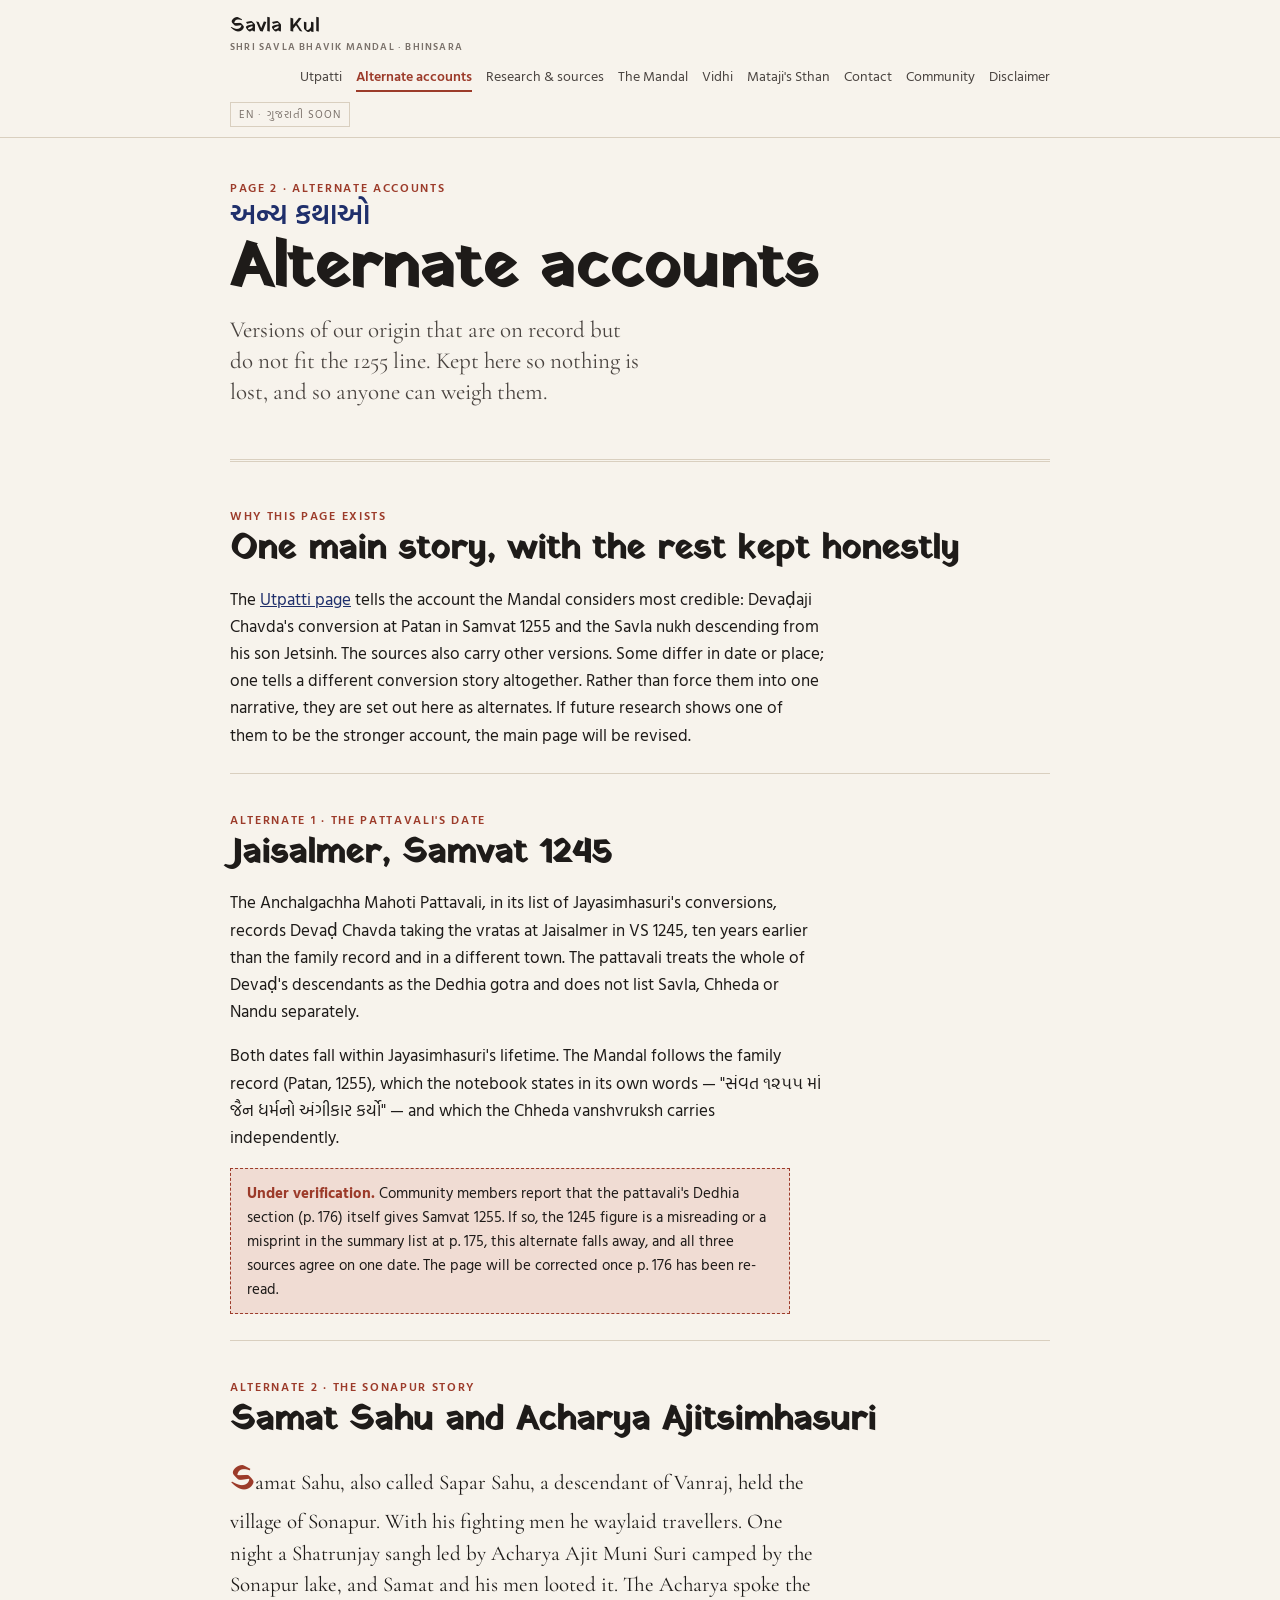
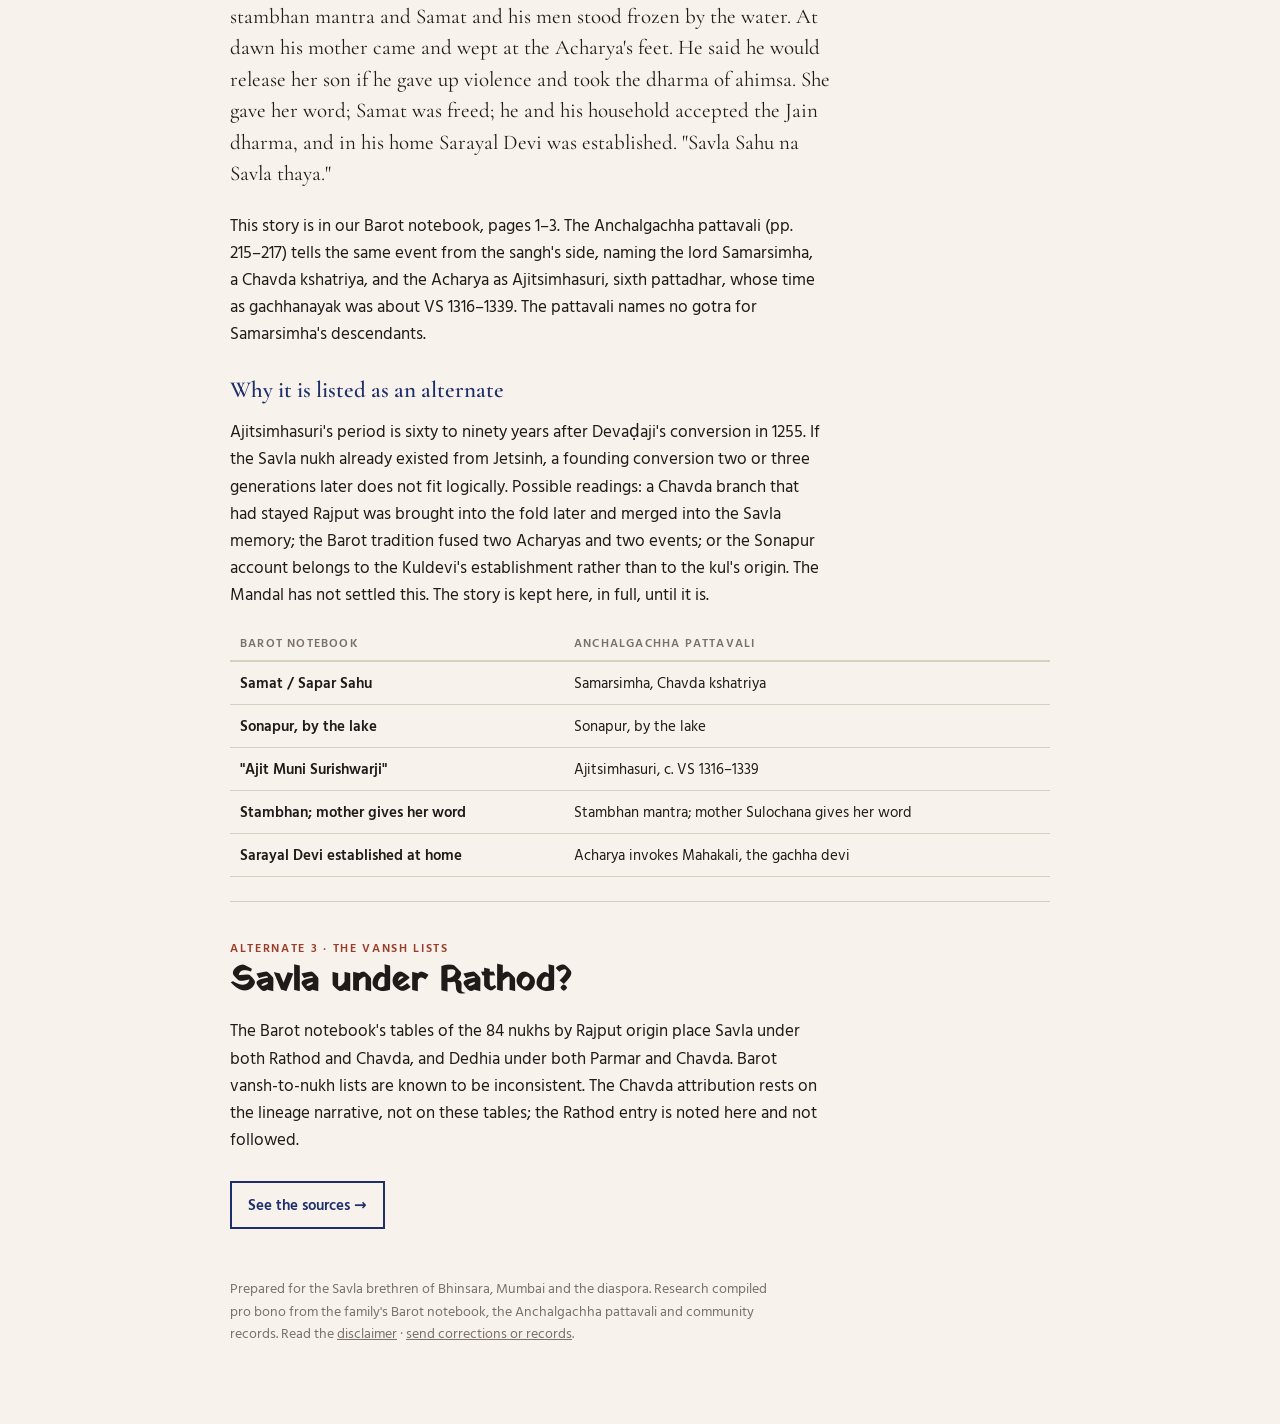
==== alternate.html @ e9333098 "First draft: nine-page Savla Kul site Co-Authored-By: Claude Fable 5.1 <noreply@anthropic.com> Claud" ====
<!doctype html>
<html lang="en">
<head>
<meta charset="utf-8">
<meta name="viewport" content="width=device-width, initial-scale=1, viewport-fit=cover">
<title>Alternate accounts — Savla Kul</title>
<link rel="stylesheet" href="https://fonts.googleapis.com/css2?family=Yatra+One&family=Hind+Vadodara:wght@400;500;600;700&family=Cormorant+Garamond:ital,wght@0,500;0,600;1,500&display=swap">
<link rel="stylesheet" href="style.css">
</head>
<body>
<nav class="nav"><div class="in"><a class="brand" href="index.html">Savla Kul<small>Shri Savla Bhavik Mandal · Bhinsara</small></a><ul><li><a href="index.html">Utpatti</a></li><li><a href="alternate.html" aria-current="page">Alternate accounts</a></li><li><a href="sources.html">Research & sources</a></li><li><a href="mandal.html">The Mandal</a></li><li><a href="vidhi.html">Vidhi</a></li><li><a href="sthan.html">Mataji's Sthan</a></li><li><a href="contact.html">Contact</a></li><li><a href="community.html">Community</a></li><li><a href="disclaimer.html">Disclaimer</a></li></ul><span class="lang" title="Gujarati version planned">EN · ગુજરાતી soon</span></div></nav>
<div class="wrap">

<header class="ph">
  <div class="eyebrow">Page 2 · Alternate accounts</div>
  <div class="gu">અન્ય કથાઓ</div>
  <h1>Alternate accounts</h1>
  <p class="lede">Versions of our origin that are on record but do not fit the 1255 line. Kept here so nothing is lost, and so anyone can weigh them.</p>
</header>

<section>
  <div class="eyebrow">Why this page exists</div>
  <h2>One main story, with the rest kept honestly</h2>
  <div class="prose">
    <p>The <a href="index.html">Utpatti page</a> tells the account the Mandal considers most credible: Devaḍaji Chavda's conversion at Patan in Samvat 1255 and the Savla nukh descending from his son Jetsinh. The sources also carry other versions. Some differ in date or place; one tells a different conversion story altogether. Rather than force them into one narrative, they are set out here as alternates. If future research shows one of them to be the stronger account, the main page will be revised.</p>
  </div>
</section>

<section>
  <div class="eyebrow">Alternate 1 · The pattavali's date</div>
  <h2>Jaisalmer, Samvat 1245</h2>
  <div class="prose">
    <p>The Anchalgachha Mahoti Pattavali, in its list of Jayasimhasuri's conversions, records Devaḍ Chavda taking the vratas at Jaisalmer in VS 1245, ten years earlier than the family record and in a different town. The pattavali treats the whole of Devaḍ's descendants as the Dedhia gotra and does not list Savla, Chheda or Nandu separately.</p>
    <p>Both dates fall within Jayasimhasuri's lifetime. The Mandal follows the family record (Patan, 1255), which the notebook states in its own words — "સંવત ૧૨૫૫ માં જૈન ધર્મનો અંગીકાર કર્યો" — and which the Chheda vanshvruksh carries independently.</p>
    <div class="todo"><b>Under verification.</b> Community members report that the pattavali's Dedhia section (p. 176) itself gives Samvat 1255. If so, the 1245 figure is a misreading or a misprint in the summary list at p. 175, this alternate falls away, and all three sources agree on one date. The page will be corrected once p. 176 has been re-read.</div>
  </div>
</section>

<section>
  <div class="eyebrow">Alternate 2 · The Sonapur story</div>
  <h2>Samat Sahu and Acharya Ajitsimhasuri</h2>
  <div class="story">
    <p>Samat Sahu, also called Sapar Sahu, a descendant of Vanraj, held the village of Sonapur. With his fighting men he waylaid travellers. One night a Shatrunjay sangh led by Acharya Ajit Muni Suri camped by the Sonapur lake, and Samat and his men looted it. The Acharya spoke the stambhan mantra and Samat and his men stood frozen by the water. At dawn his mother came and wept at the Acharya's feet. He said he would release her son if he gave up violence and took the dharma of ahimsa. She gave her word; Samat was freed; he and his household accepted the Jain dharma, and in his home Sarayal Devi was established. "Savla Sahu na Savla thaya."</p>
  </div>
  <div class="prose">
    <p>This story is in our Barot notebook, pages 1–3. The Anchalgachha pattavali (pp. 215–217) tells the same event from the sangh's side, naming the lord Samarsimha, a Chavda kshatriya, and the Acharya as Ajitsimhasuri, sixth pattadhar, whose time as gachhanayak was about VS 1316–1339. The pattavali names no gotra for Samarsimha's descendants.</p>
  </div>
  <h3>Why it is listed as an alternate</h3>
  <div class="prose">
    <p>Ajitsimhasuri's period is sixty to ninety years after Devaḍaji's conversion in 1255. If the Savla nukh already existed from Jetsinh, a founding conversion two or three generations later does not fit logically. Possible readings: a Chavda branch that had stayed Rajput was brought into the fold later and merged into the Savla memory; the Barot tradition fused two Acharyas and two events; or the Sonapur account belongs to the Kuldevi's establishment rather than to the kul's origin. The Mandal has not settled this. The story is kept here, in full, until it is.</p>
  </div>
  <div class="tbl"><table>
    <tr><th>Barot notebook</th><th>Anchalgachha pattavali</th></tr>
    <tr><td>Samat / Sapar Sahu</td><td>Samarsimha, Chavda kshatriya</td></tr>
    <tr><td>Sonapur, by the lake</td><td>Sonapur, by the lake</td></tr>
    <tr><td>"Ajit Muni Surishwarji"</td><td>Ajitsimhasuri, c. VS 1316–1339</td></tr>
    <tr><td>Stambhan; mother gives her word</td><td>Stambhan mantra; mother Sulochana gives her word</td></tr>
    <tr><td>Sarayal Devi established at home</td><td>Acharya invokes Mahakali, the gachha devi</td></tr>
  </table></div>
</section>

<section>
  <div class="eyebrow">Alternate 3 · The vansh lists</div>
  <h2>Savla under Rathod?</h2>
  <div class="prose">
    <p>The Barot notebook's tables of the 84 nukhs by Rajput origin place Savla under both Rathod and Chavda, and Dedhia under both Parmar and Chavda. Barot vansh-to-nukh lists are known to be inconsistent. The Chavda attribution rests on the lineage narrative, not on these tables; the Rathod entry is noted here and not followed.</p>
  </div>
  <a class="btn" href="sources.html">See the sources →</a>
</section>

<footer>Prepared for the Savla brethren of Bhinsara, Mumbai and the diaspora. Research compiled pro bono from the family's Barot notebook, the Anchalgachha pattavali and community records. Read the <a href="disclaimer.html">disclaimer</a> · <a href="community.html">send corrections or records</a>.</footer>
</div>
</body>
</html>
---- style.css ----
/* Savla Kul — shared stylesheet. Ajrakh indigo and madder on unbleached paper. */
:root{
  --paper:#f7f3ec; --paper-2:#efe8dc; --ink:#1e1b19; --ink-2:#4a4440; --muted:#7a716a;
  --indigo:#1f2f6b; --indigo-2:#2d4393; --madder:#9c3b2a; --madder-soft:#f0dcd3; --rule:#d9cfbf;
  --display:"Yatra One","Hind Vadodara",serif; --serif:"Cormorant Garamond",Georgia,serif; --body:"Hind Vadodara","Noto Sans Gujarati",system-ui,sans-serif;
}
@media (prefers-color-scheme:dark){:root:not([data-theme="light"]){
  --paper:#15171f; --paper-2:#1d2029; --ink:#efe9df; --ink-2:#cfc6b8; --muted:#948b7e;
  --indigo:#8ea2ec; --indigo-2:#a9b8f2; --madder:#e08a76; --madder-soft:#3a2420; --rule:#33384a; color-scheme:dark}}
:root[data-theme="dark"]{
  --paper:#15171f; --paper-2:#1d2029; --ink:#efe9df; --ink-2:#cfc6b8; --muted:#948b7e;
  --indigo:#8ea2ec; --indigo-2:#a9b8f2; --madder:#e08a76; --madder-soft:#3a2420; --rule:#33384a; color-scheme:dark}
*{box-sizing:border-box}
html,body{margin:0}
body{background:var(--paper);color:var(--ink);font-family:var(--body);font-size:17px;line-height:1.6}
a{color:var(--indigo)}
h1,h2,h3{text-wrap:balance;margin:0}
p{margin:0 0 1em}
.wrap{max-width:860px;margin:0 auto;padding-block:0 80px;padding-inline:20px}
.eyebrow{font-size:12px;letter-spacing:.14em;text-transform:uppercase;color:var(--madder);font-weight:600}
/* nav */
.nav{position:sticky;top:env(safe-area-inset-top,0px);z-index:10;background:var(--paper);border-bottom:1px solid var(--rule)}
.nav .in{max-width:860px;margin:0 auto;padding:10px 20px;display:flex;align-items:center;gap:14px;flex-wrap:wrap}
.nav .brand{font-family:var(--display);font-size:20px;color:var(--ink);text-decoration:none;white-space:nowrap}
.nav .brand small{display:block;font-family:var(--body);font-size:10px;letter-spacing:.12em;text-transform:uppercase;color:var(--muted);font-weight:600;line-height:1}
.nav ul{list-style:none;margin:0 0 0 auto;padding:0;display:flex;gap:4px 14px;flex-wrap:wrap;font-size:13.5px}
.nav li a{text-decoration:none;color:var(--ink-2);padding:4px 0;border-bottom:2px solid transparent}
.nav li a[aria-current]{color:var(--madder);border-bottom-color:var(--madder);font-weight:600}
.nav .lang{font-size:11px;letter-spacing:.1em;text-transform:uppercase;border:1px solid var(--rule);padding:3px 8px;color:var(--muted);white-space:nowrap}
/* page header */
.ph{padding-block:40px 28px;border-bottom:3px double var(--rule);margin-bottom:8px}
.ph .gu{font-size:clamp(20px,4vw,28px);color:var(--indigo);font-weight:600;line-height:1.2}
.ph h1{font-family:var(--display);font-size:clamp(36px,8vw,64px);line-height:1;margin:6px 0 14px}
.ph .lede{font-family:var(--serif);font-size:clamp(19px,2.6vw,23px);line-height:1.35;color:var(--ink-2);max-width:38ch}
/* sections */
section{padding-block:36px 8px;border-bottom:1px solid var(--rule)}
section:last-of-type{border-bottom:0}
h2{font-family:var(--display);font-size:clamp(24px,4.5vw,34px);line-height:1.1;margin:6px 0 16px}
h3{font-family:var(--serif);font-size:23px;font-weight:600;margin:26px 0 8px;color:var(--indigo)}
.prose{max-width:66ch}
.note{background:var(--paper-2);border-left:4px solid var(--madder);padding:12px 16px;margin:18px 0;font-size:15.5px;max-width:70ch}
.note b{color:var(--madder)}
.todo{background:var(--madder-soft);border:1px dashed var(--madder);padding:12px 16px;margin:18px 0;font-size:15px;max-width:70ch;color:var(--ink)}
.todo b{color:var(--madder)}
.btn{display:inline-block;margin-top:12px;padding:10px 16px;border:2px solid var(--indigo);color:var(--indigo);text-decoration:none;font-weight:600;font-size:15px}
.story{font-family:var(--serif);font-size:21px;line-height:1.5;max-width:60ch}
.story p::first-letter{font-family:var(--display);font-size:1.6em;color:var(--madder)}
ul.plain{max-width:68ch;padding-left:22px}ul.plain li{margin-bottom:8px}
dl{display:grid;grid-template-columns:max-content 1fr;gap:6px 18px;margin:12px 0;max-width:62ch}
dt{color:var(--muted);font-size:14px}dd{margin:0}
@media (max-width:480px){dl{grid-template-columns:1fr}dt{margin-top:6px}}
.tbl{overflow-x:auto;margin:16px 0}
table{border-collapse:collapse;width:100%;font-size:15px;min-width:420px}
th{text-align:left;font-size:12px;letter-spacing:.1em;text-transform:uppercase;color:var(--muted);font-weight:600;border-bottom:2px solid var(--rule);padding:8px 10px}
td{padding:9px 10px;border-bottom:1px solid var(--rule);vertical-align:top}
td:first-child{font-weight:600}
/* lineage + nukh */
.lineage{display:grid;margin:24px 0;max-width:620px}
.gen{display:grid;grid-template-columns:28px 1fr;gap:14px;align-items:start;padding:10px 0;position:relative}
.gen::before{content:"";position:absolute;left:13px;top:0;bottom:0;width:2px;background:var(--rule)}
.gen:first-child::before{top:50%}.gen:last-child::before{bottom:50%}
.dot{width:28px;height:28px;border-radius:50%;background:var(--paper);border:2px solid var(--indigo);display:grid;place-items:center;font-size:11px;font-weight:700;color:var(--indigo);position:relative;z-index:1}
.gen.root .dot{background:var(--indigo);color:var(--paper)}
.gen .who{font-weight:600;font-size:18px}.gen .what{color:var(--ink-2);font-size:15px}
.nukh{display:grid;grid-template-columns:repeat(auto-fit,minmax(150px,1fr));gap:12px;margin:14px 0 24px}
.nukh div{padding:14px;border:1px solid var(--rule);min-width:0}
.nukh div.us{border:2px solid var(--madder);background:var(--madder-soft)}
.nukh .son{font-size:13px;color:var(--muted)}.nukh .name{font-family:var(--display);font-size:24px;line-height:1.1;margin:2px 0 6px}.nukh .dev{font-size:14px;color:var(--ink-2)}
/* timeline */
.tl{display:grid;margin:20px 0;max-width:700px}
.ev{display:grid;grid-template-columns:110px 1fr;gap:16px;padding:12px 0;border-bottom:1px dashed var(--rule);min-width:0}
.ev .yr{font-family:var(--display);font-size:22px;line-height:1.1;color:var(--indigo);font-variant-numeric:tabular-nums}
.ev .yr small{display:block;font-family:var(--body);font-size:12px;color:var(--muted);letter-spacing:.06em}
.ev .ttl{font-weight:600}.ev .dsc{color:var(--ink-2);font-size:15px}
.ev.key .yr{color:var(--madder)}
.cred{display:inline-block;font-size:11px;letter-spacing:.1em;text-transform:uppercase;color:var(--muted);border:1px solid var(--rule);padding:1px 6px;margin-left:6px;vertical-align:middle}
@media (max-width:480px){.ev{grid-template-columns:1fr;gap:4px}}
/* route */
.route{display:grid;gap:14px;margin:20px 0;counter-reset:stop}
.stop{display:grid;grid-template-columns:56px 1fr;gap:14px;min-width:0}
.stop .n{font-family:var(--display);font-size:30px;color:var(--madder);line-height:1}.stop .n::before{counter-increment:stop;content:counter(stop)}
.stop .pl{font-weight:600;font-size:18px}.stop .d{color:var(--ink-2);font-size:15.5px;max-width:62ch}
/* cards */
.cards{display:grid;grid-template-columns:repeat(auto-fit,minmax(230px,1fr));gap:14px;margin:18px 0}
.card{border:1px solid var(--rule);padding:16px;min-width:0;text-decoration:none;color:inherit;display:block}
.card .n{font-family:var(--display);font-size:28px;color:var(--madder);line-height:1}
.card .t{font-weight:600;font-size:18px;margin:6px 0 4px}
.card .d{color:var(--ink-2);font-size:14.5px}
/* photo placeholders */
.photos{display:grid;grid-template-columns:repeat(auto-fit,minmax(200px,1fr));gap:12px;margin:16px 0}
.ph-box{aspect-ratio:4/3;max-width:100%;border:1px dashed var(--rule);background:var(--paper-2);display:grid;place-items:center;text-align:center;padding:12px;font-size:13px;color:var(--muted)}
.ph-box b{display:block;color:var(--ink-2);font-size:14px;margin-bottom:4px}
/* contact */
.kv{display:grid;grid-template-columns:repeat(auto-fit,minmax(240px,1fr));gap:14px;margin:16px 0}
.kv div{border:1px solid var(--rule);padding:14px;min-width:0}
.kv b{display:block;font-size:11px;letter-spacing:.12em;text-transform:uppercase;color:var(--muted);margin-bottom:6px}
.copy{font-size:12px;border:1px solid var(--rule);background:var(--paper);color:var(--indigo);padding:3px 8px;cursor:pointer;margin-left:8px;font-family:var(--body)}
.copy:focus-visible{outline:2px solid var(--madder)}
/* form */
form{display:grid;gap:12px;max-width:560px;margin:16px 0}
label{font-size:14px;color:var(--ink-2);display:grid;gap:4px}
input,textarea,select{font:inherit;font-size:16px;padding:10px;border:1px solid var(--rule);background:var(--paper);color:var(--ink);width:100%}
textarea{min-height:120px;resize:vertical}
button.primary{font:inherit;font-weight:600;padding:10px 18px;background:var(--indigo);color:var(--paper);border:0;cursor:pointer;justify-self:start}
button.primary:focus-visible,input:focus-visible,textarea:focus-visible{outline:2px solid var(--madder);outline-offset:2px}
.hint{font-size:13.5px;color:var(--muted);max-width:60ch}
footer{padding-block:40px 0;font-size:14px;color:var(--muted);max-width:70ch}
footer a{color:var(--muted)}
@media (prefers-reduced-motion:no-preference){a{transition:color .15s}}
/* poem */
.poem{display:grid;grid-template-columns:1fr 1fr;gap:24px;margin:18px 0;max-width:900px}
.poem .gu{font-family:var(--body);font-size:16.5px;line-height:1.7;color:var(--indigo);font-weight:500}
.poem .en{font-family:var(--serif);font-size:18px;line-height:1.5;color:var(--ink-2)}
.poem p{margin:0 0 14px}
.q{font-family:var(--serif);font-size:18.5px;border-left:3px solid var(--rule);padding-left:16px;margin:14px 0;color:var(--ink-2);max-width:66ch;line-height:1.55}
@media (max-width:640px){.poem{grid-template-columns:1fr}}
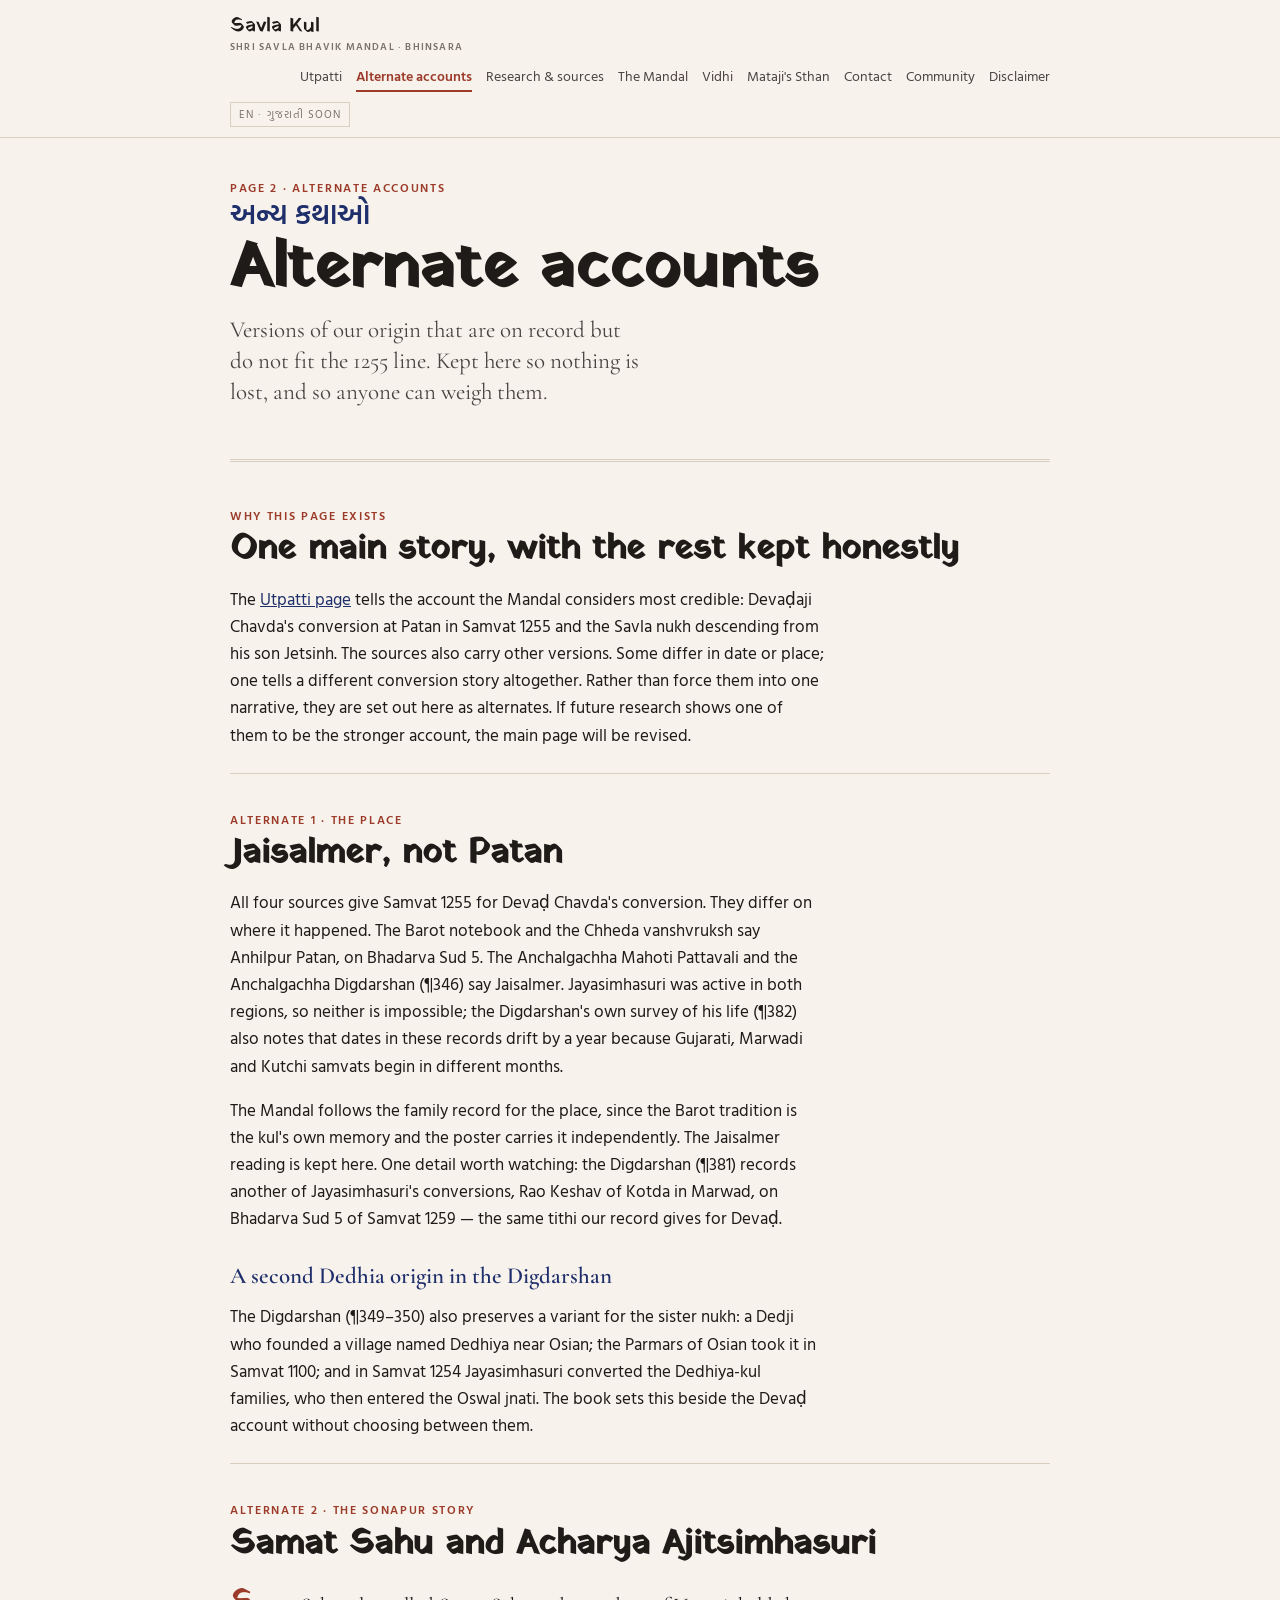
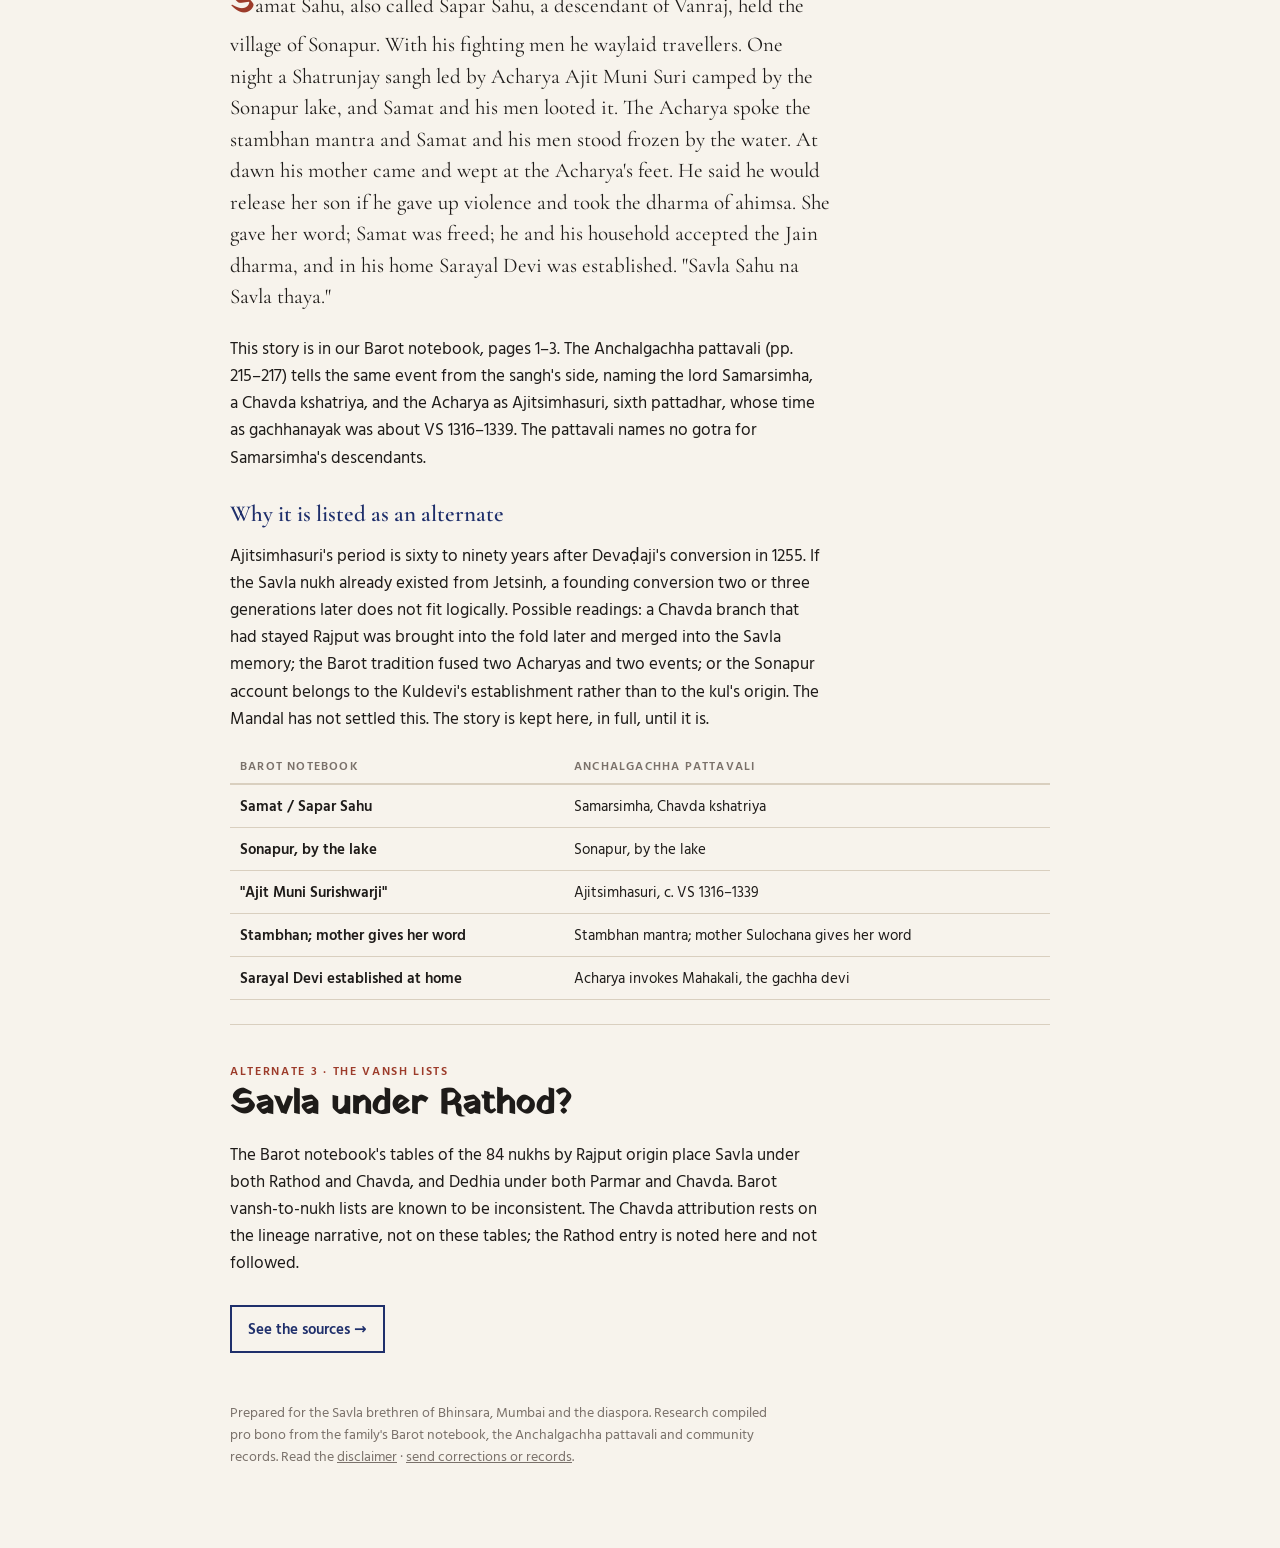
==== commit 46eef812: "Correct 1245 to 1255 per Digdarshan p.80; recast alternate 1 as place variant; add Amar/Jalore, Dedh" ====
--- a/alternate.html
+++ b/alternate.html
@@ -27,12 +27,15 @@
 </section>
 
 <section>
-  <div class="eyebrow">Alternate 1 · The pattavali's date</div>
-  <h2>Jaisalmer, Samvat 1245</h2>
+  <div class="eyebrow">Alternate 1 · The place</div>
+  <h2>Jaisalmer, not Patan</h2>
   <div class="prose">
-    <p>The Anchalgachha Mahoti Pattavali, in its list of Jayasimhasuri's conversions, records Devaḍ Chavda taking the vratas at Jaisalmer in VS 1245, ten years earlier than the family record and in a different town. The pattavali treats the whole of Devaḍ's descendants as the Dedhia gotra and does not list Savla, Chheda or Nandu separately.</p>
-    <p>Both dates fall within Jayasimhasuri's lifetime. The Mandal follows the family record (Patan, 1255), which the notebook states in its own words — "સંવત ૧૨૫૫ માં જૈન ધર્મનો અંગીકાર કર્યો" — and which the Chheda vanshvruksh carries independently.</p>
-    <div class="todo"><b>Under verification.</b> Community members report that the pattavali's Dedhia section (p. 176) itself gives Samvat 1255. If so, the 1245 figure is a misreading or a misprint in the summary list at p. 175, this alternate falls away, and all three sources agree on one date. The page will be corrected once p. 176 has been re-read.</div>
+    <p>All four sources give Samvat 1255 for Devaḍ Chavda's conversion. They differ on where it happened. The Barot notebook and the Chheda vanshvruksh say Anhilpur Patan, on Bhadarva Sud 5. The Anchalgachha Mahoti Pattavali and the Anchalgachha Digdarshan (¶346) say Jaisalmer. Jayasimhasuri was active in both regions, so neither is impossible; the Digdarshan's own survey of his life (¶382) also notes that dates in these records drift by a year because Gujarati, Marwadi and Kutchi samvats begin in different months.</p>
+    <p>The Mandal follows the family record for the place, since the Barot tradition is the kul's own memory and the poster carries it independently. The Jaisalmer reading is kept here. One detail worth watching: the Digdarshan (¶381) records another of Jayasimhasuri's conversions, Rao Keshav of Kotda in Marwad, on Bhadarva Sud 5 of Samvat 1259 — the same tithi our record gives for Devaḍ.</p>
+  </div>
+  <h3>A second Dedhia origin in the Digdarshan</h3>
+  <div class="prose">
+    <p>The Digdarshan (¶349–350) also preserves a variant for the sister nukh: a Dedji who founded a village named Dedhiya near Osian; the Parmars of Osian took it in Samvat 1100; and in Samvat 1254 Jayasimhasuri converted the Dedhiya-kul families, who then entered the Oswal jnati. The book sets this beside the Devaḍ account without choosing between them.</p>
   </div>
 </section>
 
